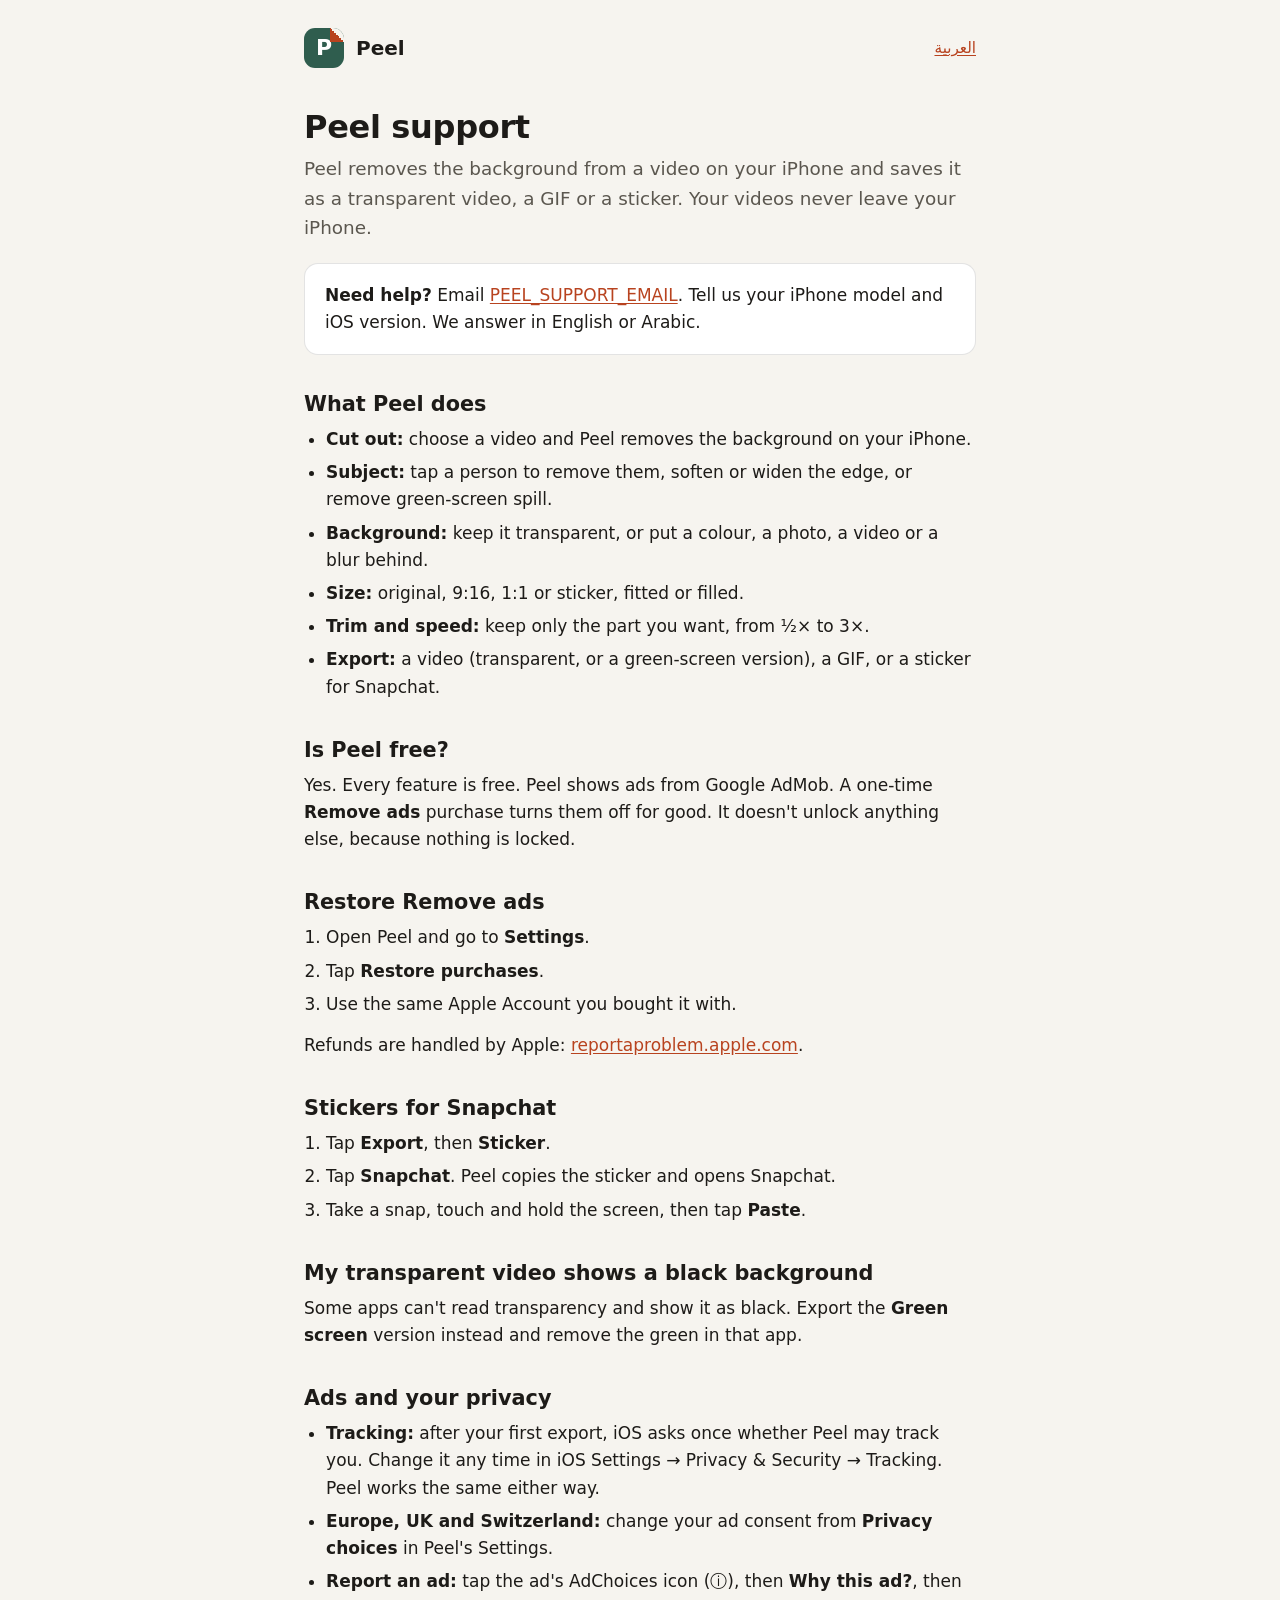
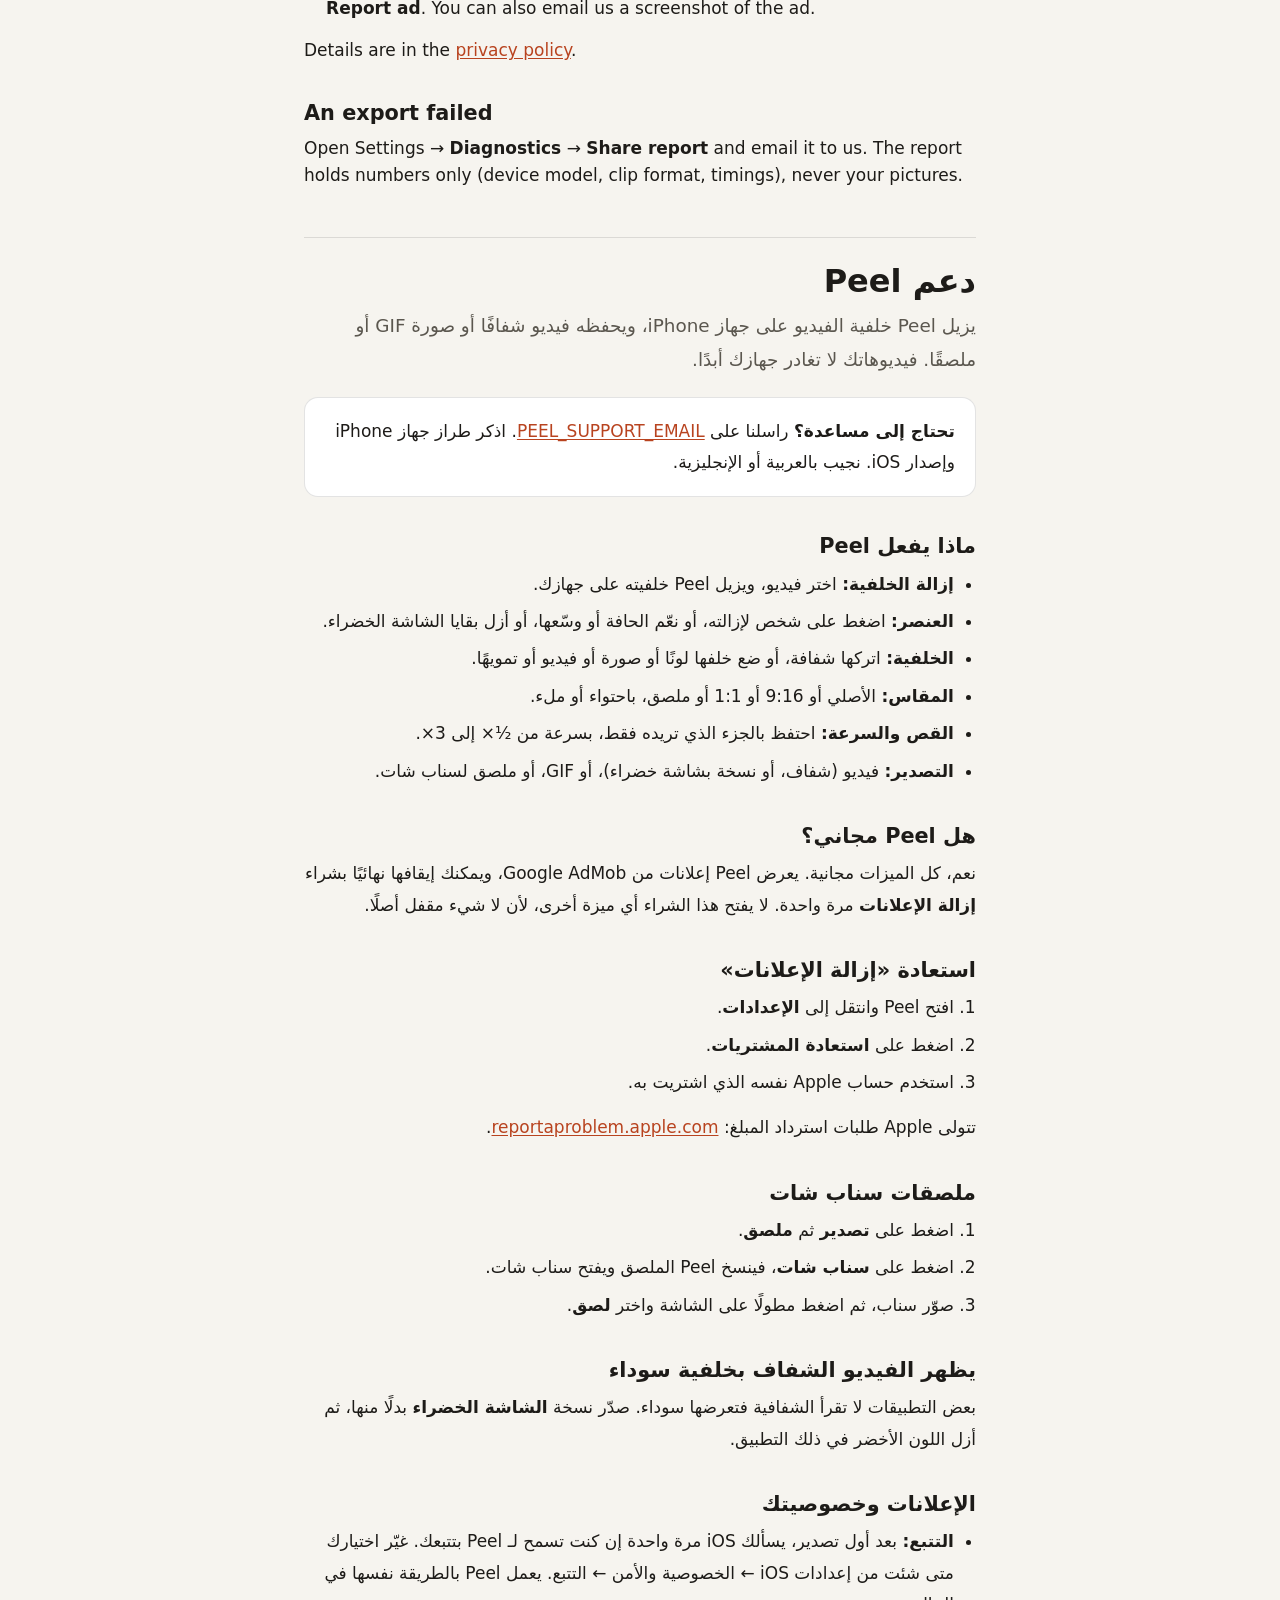
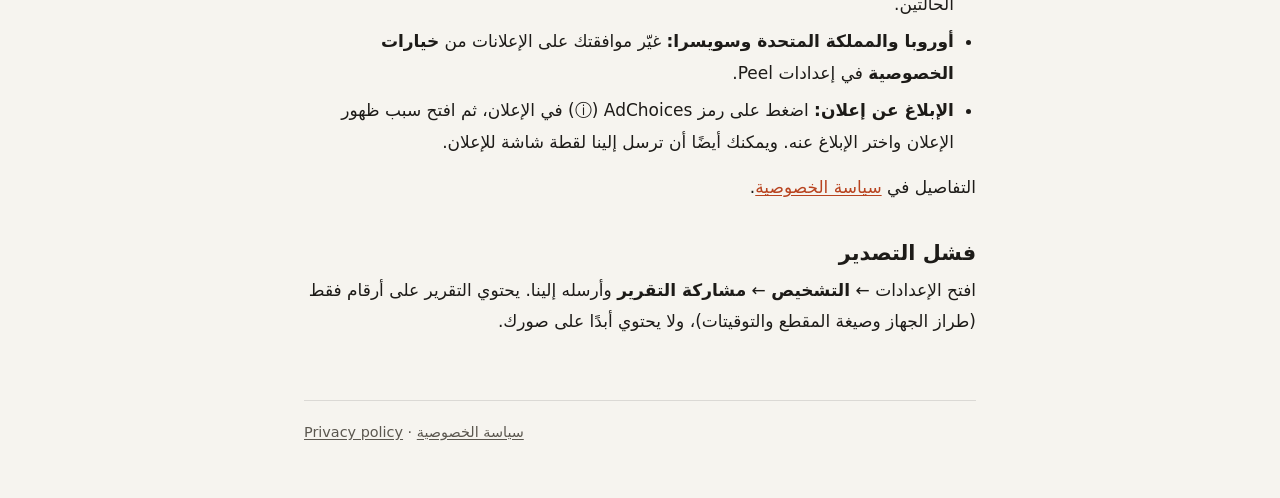
==== peel/index.html @ 8b4e61ca "Peel's public site: support, privacy policy (EN/AR), app-ads.txt For the GitHub Pages user site alha" ====
<!doctype html>
<html lang="en">
<head>
  <meta charset="utf-8">
  <meta name="viewport" content="width=device-width, initial-scale=1">
  <meta name="color-scheme" content="light dark">
  <title>Peel Support</title>
  <meta name="description" content="Help for Peel, the iPhone app that removes a video's background: features, restoring Remove ads, Snapchat stickers, reporting an ad, contact.">
  <link rel="stylesheet" href="../assets/site.css">
</head>
<body>
  <a class="skip" href="#main">Skip to content</a>
  <div class="wrap">
    <header class="site">
      <span class="mark" aria-hidden="true">P</span>
      <a class="brand" href="../">Peel</a>
      <nav class="lang" aria-label="Language"><a href="#ar" lang="ar">العربية</a></nav>
    </header>

    <main id="main">
      <section id="en">
        <h1>Peel support</h1>
        <p class="lede">Peel removes the background from a video on your iPhone and saves it as a transparent video, a GIF or a sticker. Your videos never leave your iPhone.</p>

        <div class="card">
          <p><strong>Need help?</strong> Email <a href="mailto:PEEL_SUPPORT_EMAIL">PEEL_SUPPORT_EMAIL</a>. Tell us your iPhone model and iOS version. We answer in English or Arabic.</p>
        </div>

        <h2>What Peel does</h2>
        <ul>
          <li><strong>Cut out:</strong> choose a video and Peel removes the background on your iPhone.</li>
          <li><strong>Subject:</strong> tap a person to remove them, soften or widen the edge, or remove green-screen spill.</li>
          <li><strong>Background:</strong> keep it transparent, or put a colour, a photo, a video or a blur behind.</li>
          <li><strong>Size:</strong> original, 9:16, 1:1 or sticker, fitted or filled.</li>
          <li><strong>Trim and speed:</strong> keep only the part you want, from ½× to 3×.</li>
          <li><strong>Export:</strong> a video (transparent, or a green-screen version), a GIF, or a sticker for Snapchat.</li>
        </ul>

        <h2>Is Peel free?</h2>
        <p>Yes. Every feature is free. Peel shows ads from Google AdMob. A one-time <strong>Remove ads</strong> purchase turns them off for good. It doesn't unlock anything else, because nothing is locked.</p>

        <h2>Restore Remove ads</h2>
        <ol>
          <li>Open Peel and go to <strong>Settings</strong>.</li>
          <li>Tap <strong>Restore purchases</strong>.</li>
          <li>Use the same Apple Account you bought it with.</li>
        </ol>
        <p>Refunds are handled by Apple: <a href="https://reportaproblem.apple.com">reportaproblem.apple.com</a>.</p>

        <h2>Stickers for Snapchat</h2>
        <ol>
          <li>Tap <strong>Export</strong>, then <strong>Sticker</strong>.</li>
          <li>Tap <strong>Snapchat</strong>. Peel copies the sticker and opens Snapchat.</li>
          <li>Take a snap, touch and hold the screen, then tap <strong>Paste</strong>.</li>
        </ol>

        <h2>My transparent video shows a black background</h2>
        <p>Some apps can't read transparency and show it as black. Export the <strong>Green screen</strong> version instead and remove the green in that app.</p>

        <h2>Ads and your privacy</h2>
        <ul>
          <li><strong>Tracking:</strong> after your first export, iOS asks once whether Peel may track you. Change it any time in iOS Settings → Privacy &amp; Security → Tracking. Peel works the same either way.</li>
          <li><strong>Europe, UK and Switzerland:</strong> change your ad consent from <strong>Privacy choices</strong> in Peel's Settings.</li>
          <li><strong>Report an ad:</strong> tap the ad's AdChoices icon (ⓘ), then <strong>Why this ad?</strong>, then <strong>Report ad</strong>. You can also email us a screenshot of the ad.</li>
        </ul>
        <p>Details are in the <a href="privacy/">privacy policy</a>.</p>

        <h2>An export failed</h2>
        <p>Open Settings → <strong>Diagnostics</strong> → <strong>Share report</strong> and email it to us. The report holds numbers only (device model, clip format, timings), never your pictures.</p>
      </section>

      <hr>

      <section id="ar" lang="ar" dir="rtl">
        <h1>دعم Peel</h1>
        <p class="lede">يزيل Peel خلفية الفيديو على جهاز iPhone، ويحفظه فيديو شفافًا أو صورة GIF أو ملصقًا. فيديوهاتك لا تغادر جهازك أبدًا.</p>

        <div class="card">
          <p><strong>تحتاج إلى مساعدة؟</strong> راسلنا على <a href="mailto:PEEL_SUPPORT_EMAIL"><bdi>PEEL_SUPPORT_EMAIL</bdi></a>. اذكر طراز جهاز iPhone وإصدار iOS. نجيب بالعربية أو الإنجليزية.</p>
        </div>

        <h2>ماذا يفعل Peel</h2>
        <ul>
          <li><strong>إزالة الخلفية:</strong> اختر فيديو، ويزيل Peel خلفيته على جهازك.</li>
          <li><strong>العنصر:</strong> اضغط على شخص لإزالته، أو نعّم الحافة أو وسّعها، أو أزل بقايا الشاشة الخضراء.</li>
          <li><strong>الخلفية:</strong> اتركها شفافة، أو ضع خلفها لونًا أو صورة أو فيديو أو تمويهًا.</li>
          <li><strong>المقاس:</strong> الأصلي أو 9:16 أو 1:1 أو ملصق، باحتواء أو ملء.</li>
          <li><strong>القص والسرعة:</strong> احتفظ بالجزء الذي تريده فقط، بسرعة من ½× إلى 3×.</li>
          <li><strong>التصدير:</strong> فيديو (شفاف، أو نسخة بشاشة خضراء)، أو GIF، أو ملصق لسناب شات.</li>
        </ul>

        <h2>هل Peel مجاني؟</h2>
        <p>نعم، كل الميزات مجانية. يعرض Peel إعلانات من Google AdMob، ويمكنك إيقافها نهائيًا بشراء <strong>إزالة الإعلانات</strong> مرة واحدة. لا يفتح هذا الشراء أي ميزة أخرى، لأن لا شيء مقفل أصلًا.</p>

        <h2>استعادة «إزالة الإعلانات»</h2>
        <ol>
          <li>افتح Peel وانتقل إلى <strong>الإعدادات</strong>.</li>
          <li>اضغط على <strong>استعادة المشتريات</strong>.</li>
          <li>استخدم حساب Apple نفسه الذي اشتريت به.</li>
        </ol>
        <p>تتولى Apple طلبات استرداد المبلغ: <a href="https://reportaproblem.apple.com"><bdi>reportaproblem.apple.com</bdi></a>.</p>

        <h2>ملصقات سناب شات</h2>
        <ol>
          <li>اضغط على <strong>تصدير</strong> ثم <strong>ملصق</strong>.</li>
          <li>اضغط على <strong>سناب شات</strong>، فينسخ Peel الملصق ويفتح سناب شات.</li>
          <li>صوّر سناب، ثم اضغط مطولًا على الشاشة واختر <strong>لصق</strong>.</li>
        </ol>

        <h2>يظهر الفيديو الشفاف بخلفية سوداء</h2>
        <p>بعض التطبيقات لا تقرأ الشفافية فتعرضها سوداء. صدّر نسخة <strong>الشاشة الخضراء</strong> بدلًا منها، ثم أزل اللون الأخضر في ذلك التطبيق.</p>

        <h2>الإعلانات وخصوصيتك</h2>
        <ul>
          <li><strong>التتبع:</strong> بعد أول تصدير، يسألك iOS مرة واحدة إن كنت تسمح لـ Peel بتتبعك. غيّر اختيارك متى شئت من إعدادات iOS ← الخصوصية والأمن ← التتبع. يعمل Peel بالطريقة نفسها في الحالتين.</li>
          <li><strong>أوروبا والمملكة المتحدة وسويسرا:</strong> غيّر موافقتك على الإعلانات من <strong>خيارات الخصوصية</strong> في إعدادات Peel.</li>
          <li><strong>الإبلاغ عن إعلان:</strong> اضغط على رمز AdChoices ‏(ⓘ) في الإعلان، ثم افتح سبب ظهور الإعلان واختر الإبلاغ عنه. ويمكنك أيضًا أن ترسل إلينا لقطة شاشة للإعلان.</li>
        </ul>
        <p>التفاصيل في <a href="privacy/#ar">سياسة الخصوصية</a>.</p>

        <h2>فشل التصدير</h2>
        <p>افتح الإعدادات ← <strong>التشخيص</strong> ← <strong>مشاركة التقرير</strong> وأرسله إلينا. يحتوي التقرير على أرقام فقط (طراز الجهاز وصيغة المقطع والتوقيتات)، ولا يحتوي أبدًا على صورك.</p>
      </section>
    </main>

    <footer class="site">
      <p><a href="privacy/">Privacy policy</a> · <a href="privacy/#ar">سياسة الخصوصية</a></p>
    </footer>
  </div>
</body>
</html>
---- assets/site.css ----
/* Peel's public pages: one small stylesheet, no web fonts, no scripts, no trackers.
   Colours follow the app: bone and charcoal surfaces, Peel's orange for links, the forest mat on the mark. */

:root {
  color-scheme: light dark;
  --bg: #F6F4EF;
  --surface: #FFFFFF;
  --text: #1D1B18;
  --muted: #5B574F;
  --accent: #B8431F;
  --line: rgba(29, 27, 24, 0.12);
  --radius: 14px;
  --font: system-ui, -apple-system, "Segoe UI", Roboto, "Helvetica Neue", Arial, sans-serif;
  --font-ar: system-ui, -apple-system, "SF Arabic", "Geeza Pro", "Noto Naskh Arabic", "Segoe UI", Tahoma, sans-serif;
}

@media (prefers-color-scheme: dark) {
  :root {
    --bg: #161513;
    --surface: #211F1C;
    --text: #F2EFE9;
    --muted: #ADA79E;
    --accent: #FF6B4A;
    --line: rgba(242, 239, 233, 0.14);
  }
}

* { box-sizing: border-box; }

html { -webkit-text-size-adjust: 100%; }

body {
  margin: 0;
  background: var(--bg);
  color: var(--text);
  font-family: var(--font);
  font-size: 1.0625rem;
  line-height: 1.6;
}

.wrap {
  max-width: 44rem;
  margin: 0 auto;
  padding: 0 16px;
}

.skip {
  position: absolute;
  inset-inline-start: -999px;
}
.skip:focus {
  inset-inline-start: 16px;
  top: 12px;
  background: var(--surface);
  padding: 8px 12px;
  border-radius: 8px;
}

header.site {
  display: flex;
  align-items: center;
  gap: 12px;
  padding: 28px 0 8px;
}

/* The app's "P sticker": a rounded square with its corner folded back in orange. */
.mark {
  position: relative;
  width: 40px;
  height: 40px;
  flex: none;
  border-radius: 11px;
  background: #2F5D4E; /* the forest mat in both appearances, so the white P keeps its contrast */
  color: #FFFFFF;
  font-weight: 800;
  font-size: 22px;
  line-height: 40px;
  text-align: center;
  overflow: hidden;
}
.mark::after {
  content: "";
  position: absolute;
  top: 0;
  right: 0;
  width: 14px;
  height: 14px;
  background: linear-gradient(225deg, var(--bg) 50%, var(--accent) 50%);
}

.brand {
  font-weight: 700;
  font-size: 1.25rem;
  color: var(--text);
  text-decoration: none;
}

nav.lang {
  margin-inline-start: auto;
  font-size: 0.95rem;
}

main { padding: 8px 0 48px; }

h1 {
  font-size: 2rem;
  line-height: 1.2;
  margin: 24px 0 8px;
  letter-spacing: -0.01em;
}
h2 {
  font-size: 1.3rem;
  line-height: 1.3;
  margin: 36px 0 8px;
}
h3 {
  font-size: 1.05rem;
  margin: 24px 0 4px;
}

p, ul, ol { margin: 0 0 14px; }
ul, ol { padding-inline-start: 1.3em; }
li { margin-bottom: 6px; }

a { color: var(--accent); text-underline-offset: 2px; }
a:hover { text-decoration-thickness: 2px; }
a:focus-visible { outline: 2px solid var(--accent); outline-offset: 2px; border-radius: 3px; }

.lede {
  font-size: 1.15rem;
  color: var(--muted);
  margin-bottom: 20px;
}

.meta {
  color: var(--muted);
  font-size: 0.95rem;
}

.card {
  background: var(--surface);
  border: 1px solid var(--line);
  border-radius: var(--radius);
  padding: 18px 20px;
  margin: 18px 0;
}
.card > :first-child { margin-top: 0; }
.card > :last-child { margin-bottom: 0; }

.summary li { margin-bottom: 8px; }

hr {
  border: 0;
  border-top: 1px solid var(--line);
  margin: 48px 0 8px;
}

section[lang="ar"] {
  font-family: var(--font-ar);
  line-height: 1.85;
}
section[lang="ar"] h1,
section[lang="ar"] h2,
section[lang="ar"] h3 { letter-spacing: 0; }

/* Latin words and addresses inside Arabic text keep their own direction. */
bdi, .ltr { unicode-bidi: isolate; }

footer.site {
  border-top: 1px solid var(--line);
  padding: 20px 0 40px;
  color: var(--muted);
  font-size: 0.9rem;
}
footer.site a { color: inherit; }

@media (max-width: 480px) {
  h1 { font-size: 1.65rem; }
  body { font-size: 1rem; }
}
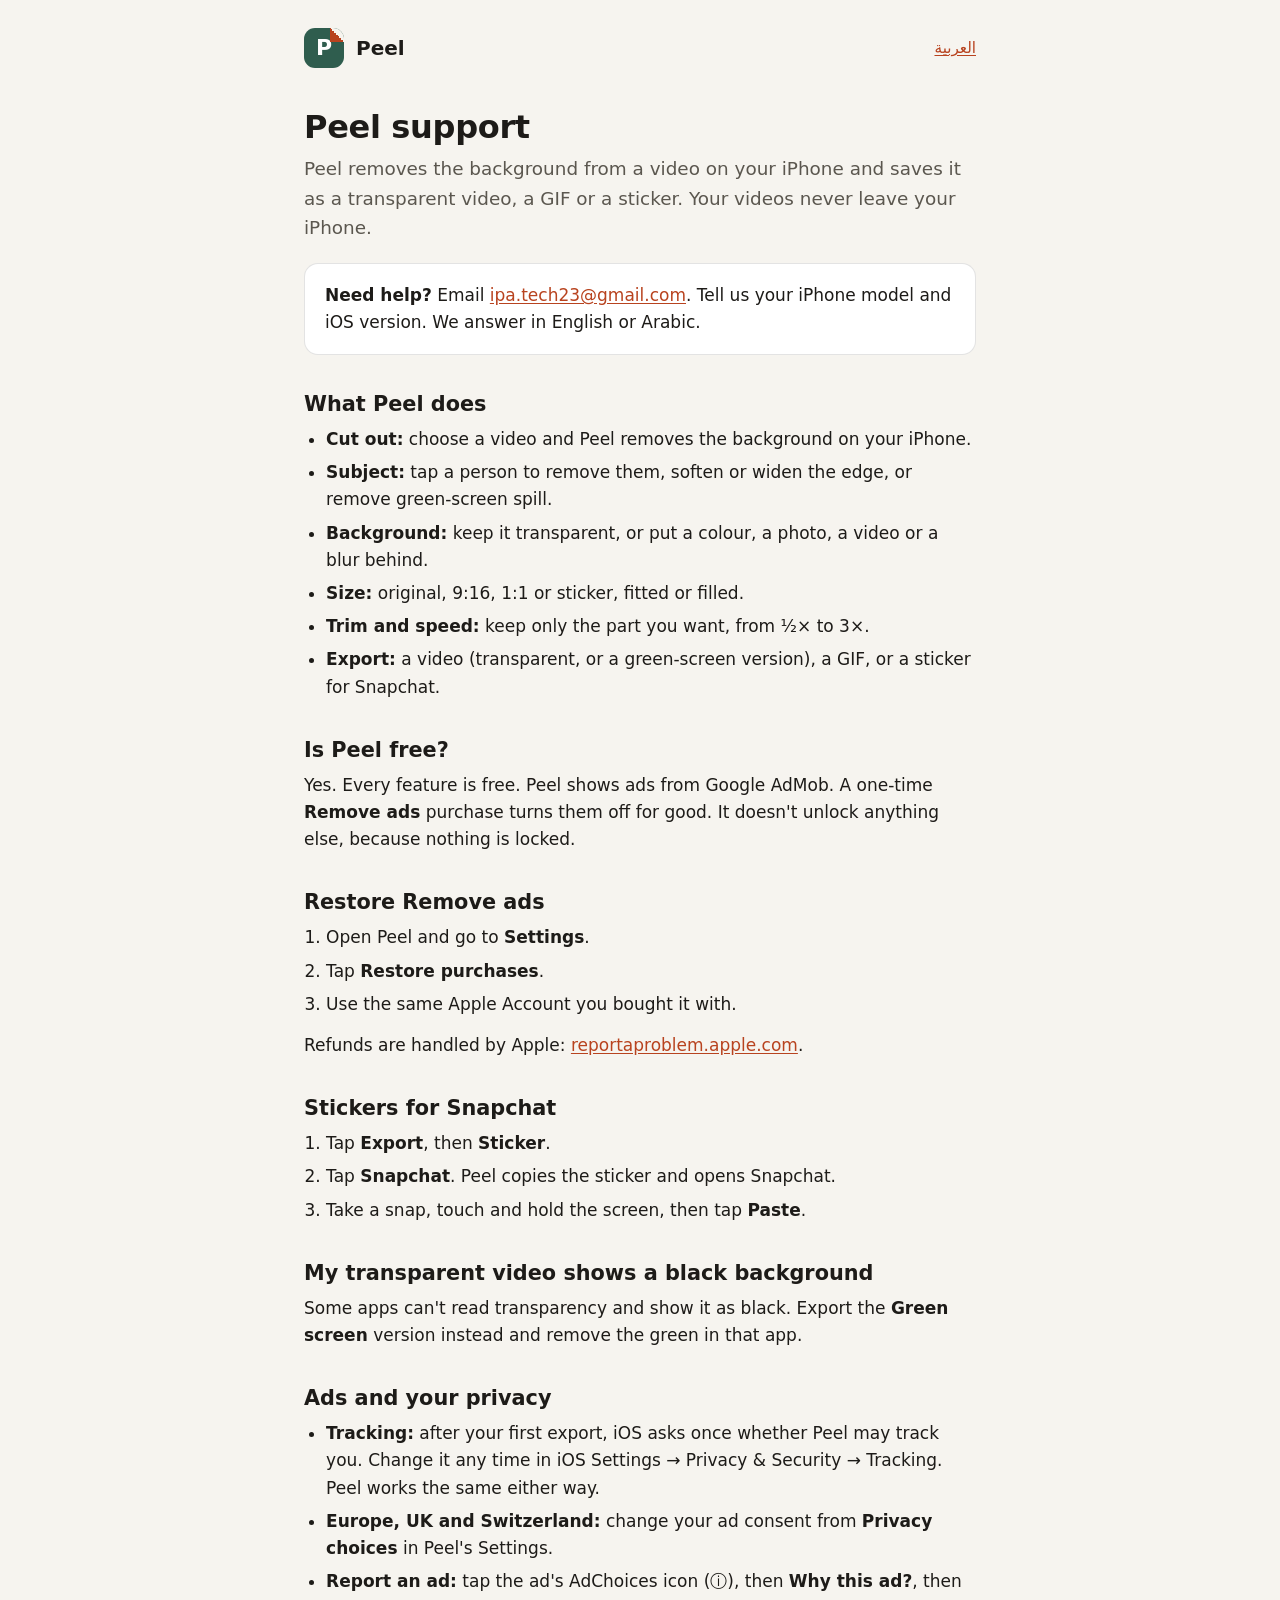
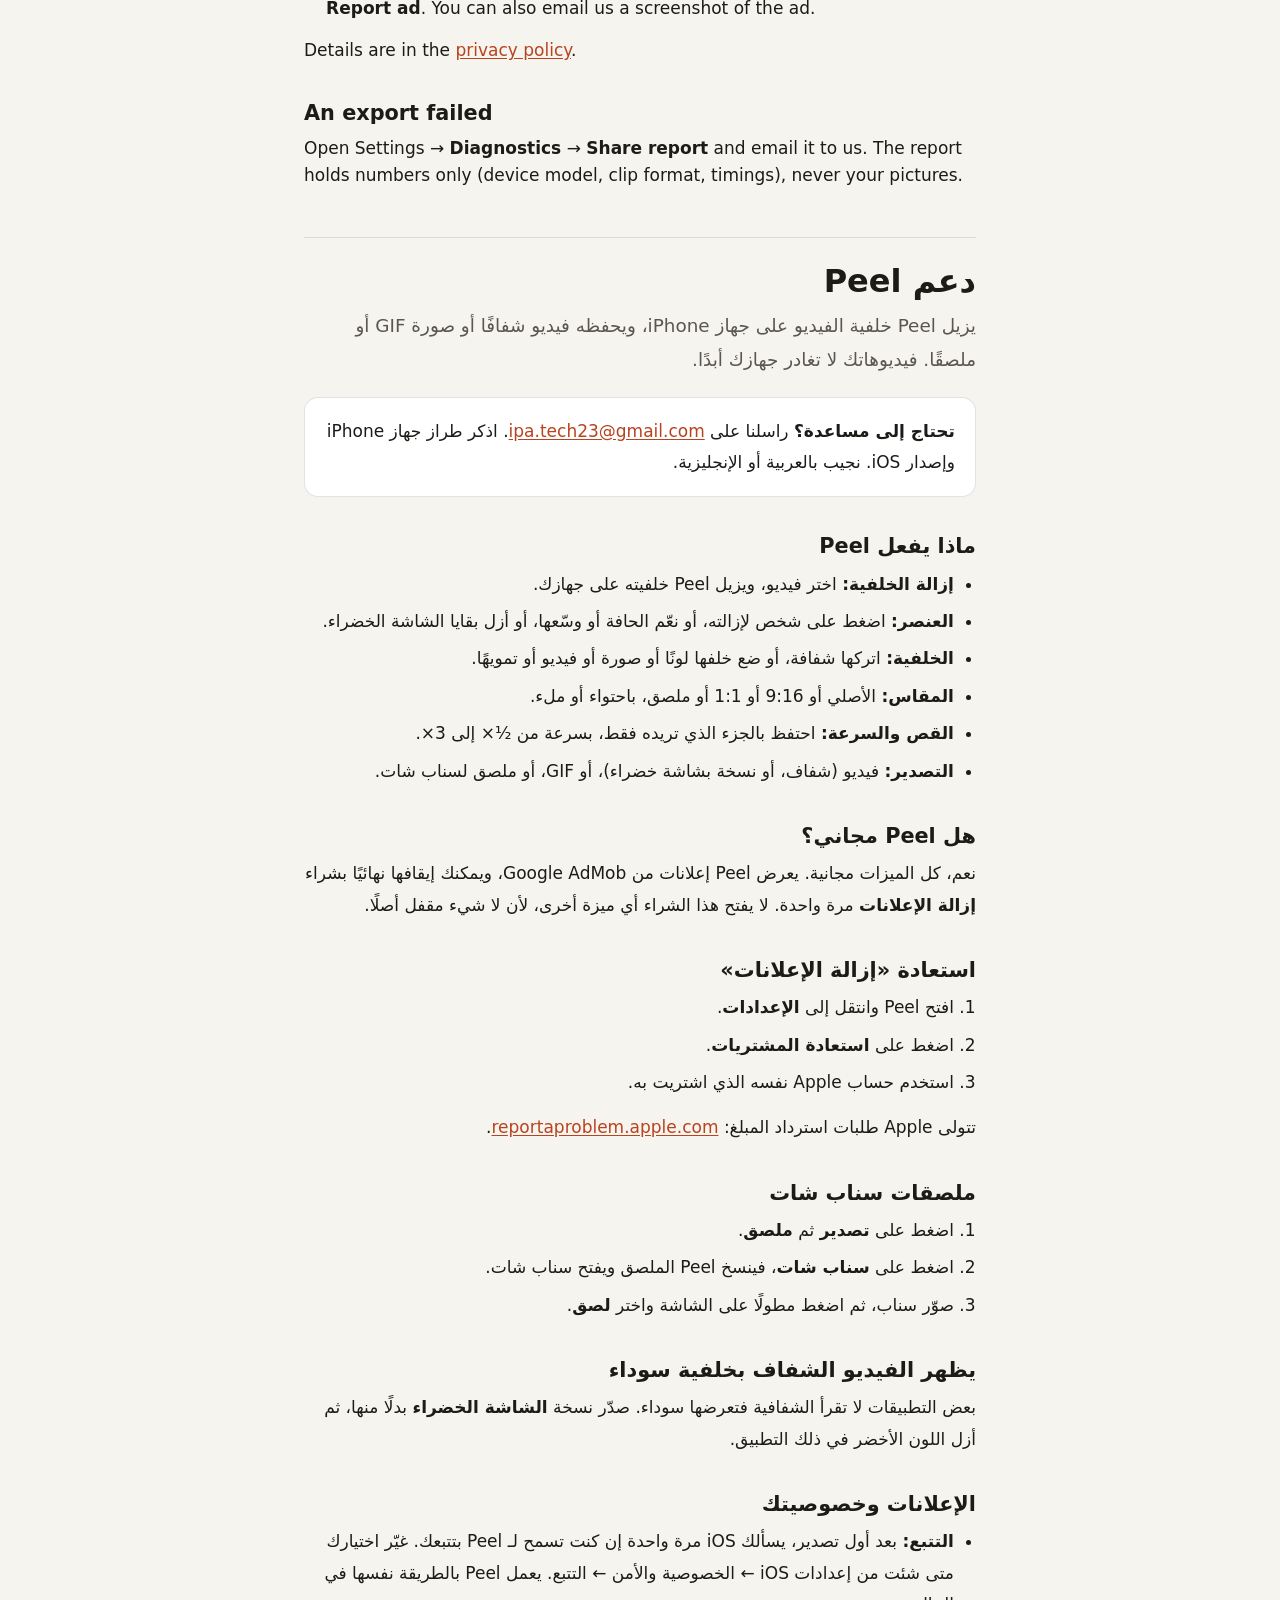
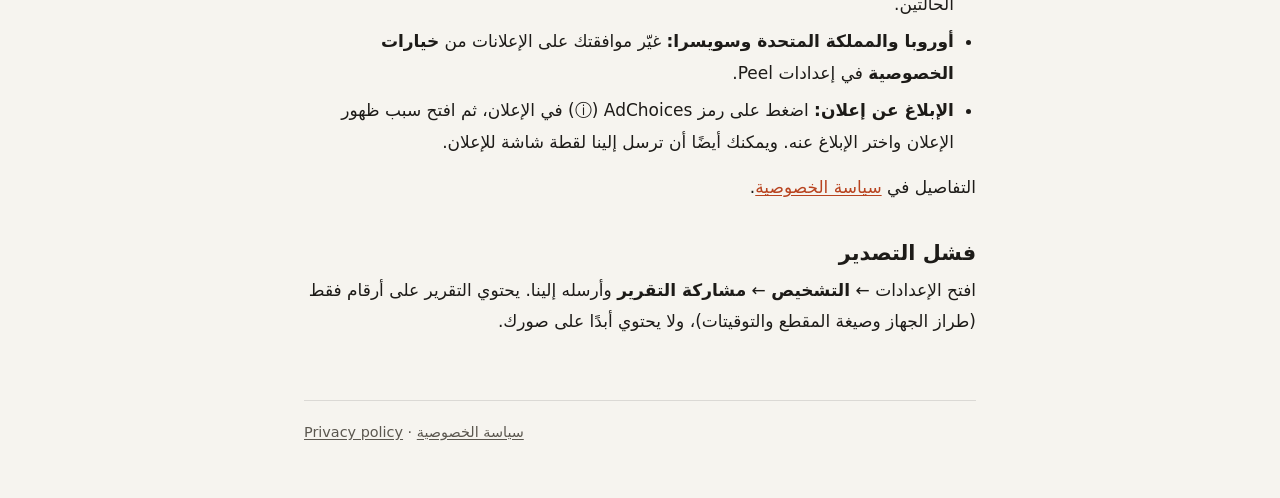
==== commit 5c916401: "Contact: ipa.tech23@gmail.com, developer Mohamed Alhammadi" ====
--- a/peel/index.html
+++ b/peel/index.html
@@ -23,7 +23,7 @@
         <p class="lede">Peel removes the background from a video on your iPhone and saves it as a transparent video, a GIF or a sticker. Your videos never leave your iPhone.</p>
 
         <div class="card">
-          <p><strong>Need help?</strong> Email <a href="mailto:PEEL_SUPPORT_EMAIL">PEEL_SUPPORT_EMAIL</a>. Tell us your iPhone model and iOS version. We answer in English or Arabic.</p>
+          <p><strong>Need help?</strong> Email <a href="mailto:ipa.tech23@gmail.com">ipa.tech23@gmail.com</a>. Tell us your iPhone model and iOS version. We answer in English or Arabic.</p>
         </div>
 
         <h2>What Peel does</h2>
@@ -76,7 +76,7 @@
         <p class="lede">يزيل Peel خلفية الفيديو على جهاز iPhone، ويحفظه فيديو شفافًا أو صورة GIF أو ملصقًا. فيديوهاتك لا تغادر جهازك أبدًا.</p>
 
         <div class="card">
-          <p><strong>تحتاج إلى مساعدة؟</strong> راسلنا على <a href="mailto:PEEL_SUPPORT_EMAIL"><bdi>PEEL_SUPPORT_EMAIL</bdi></a>. اذكر طراز جهاز iPhone وإصدار iOS. نجيب بالعربية أو الإنجليزية.</p>
+          <p><strong>تحتاج إلى مساعدة؟</strong> راسلنا على <a href="mailto:ipa.tech23@gmail.com"><bdi>ipa.tech23@gmail.com</bdi></a>. اذكر طراز جهاز iPhone وإصدار iOS. نجيب بالعربية أو الإنجليزية.</p>
         </div>
 
         <h2>ماذا يفعل Peel</h2>
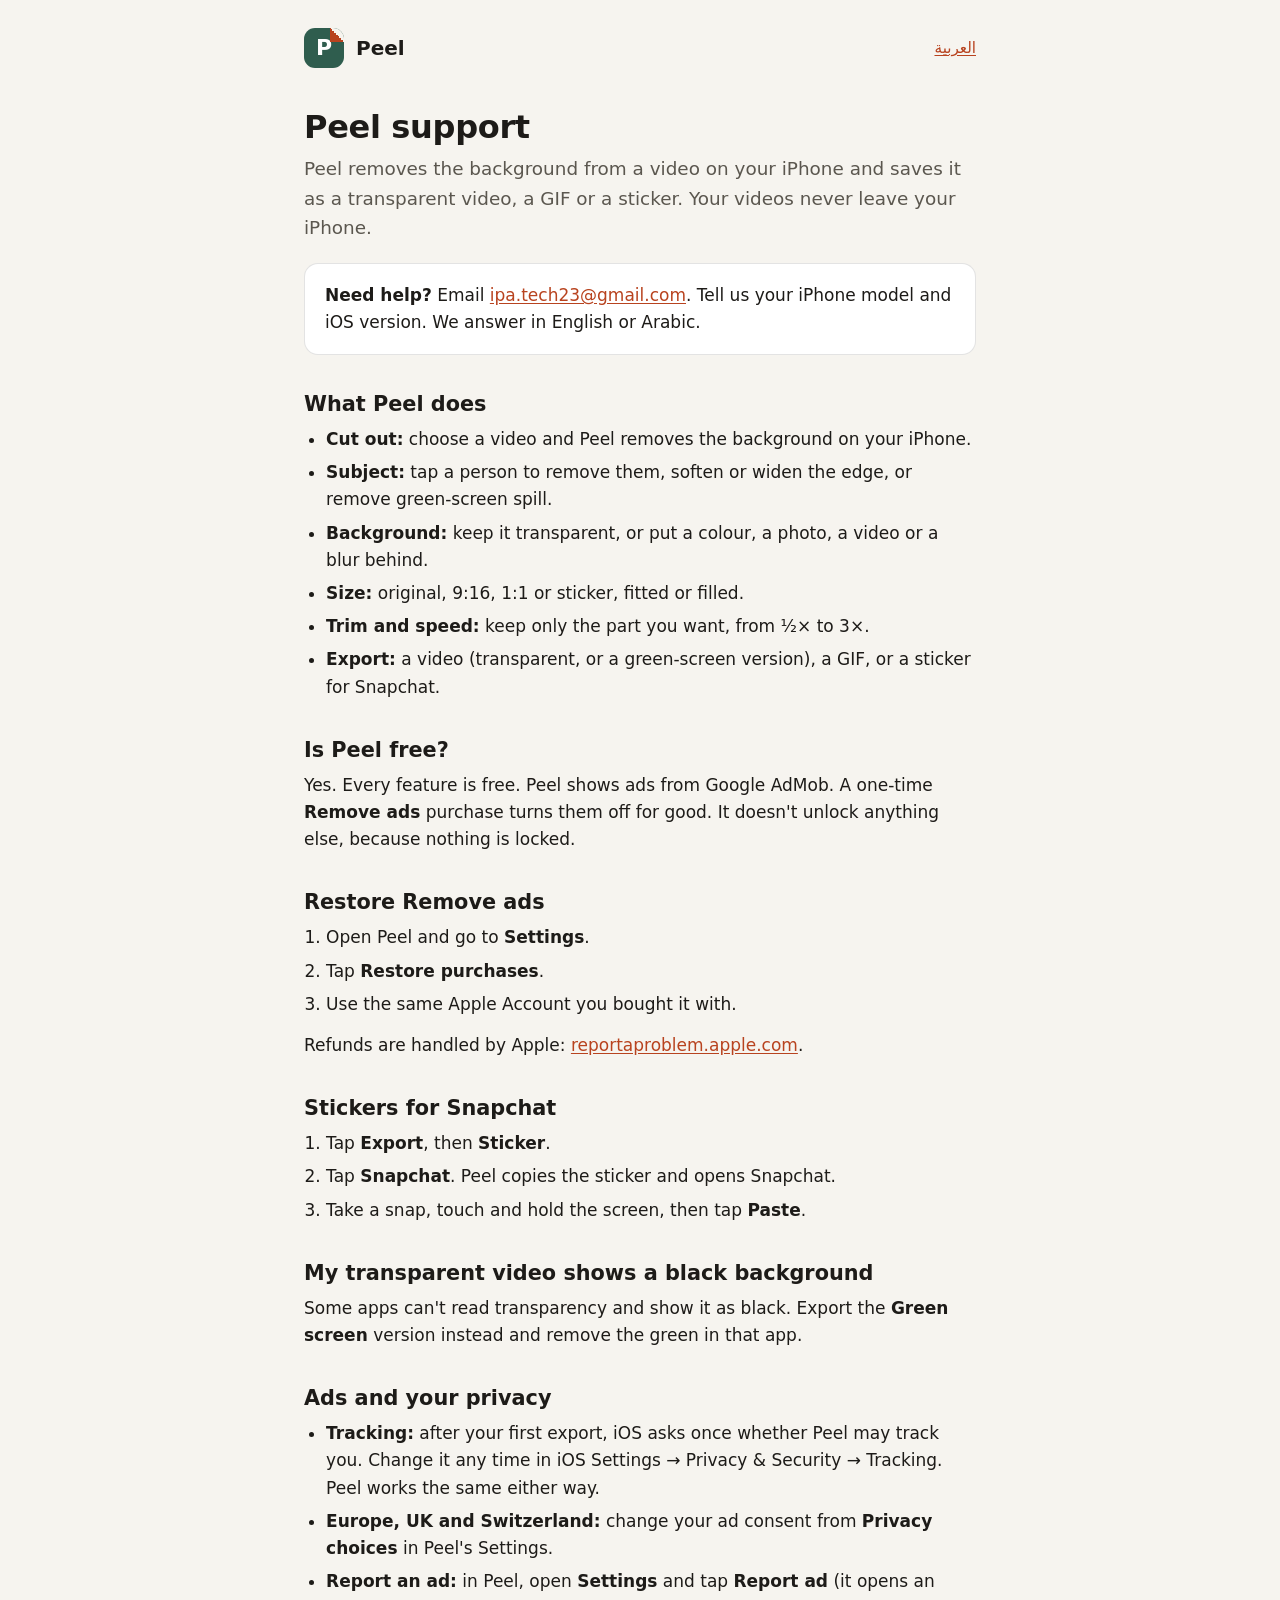
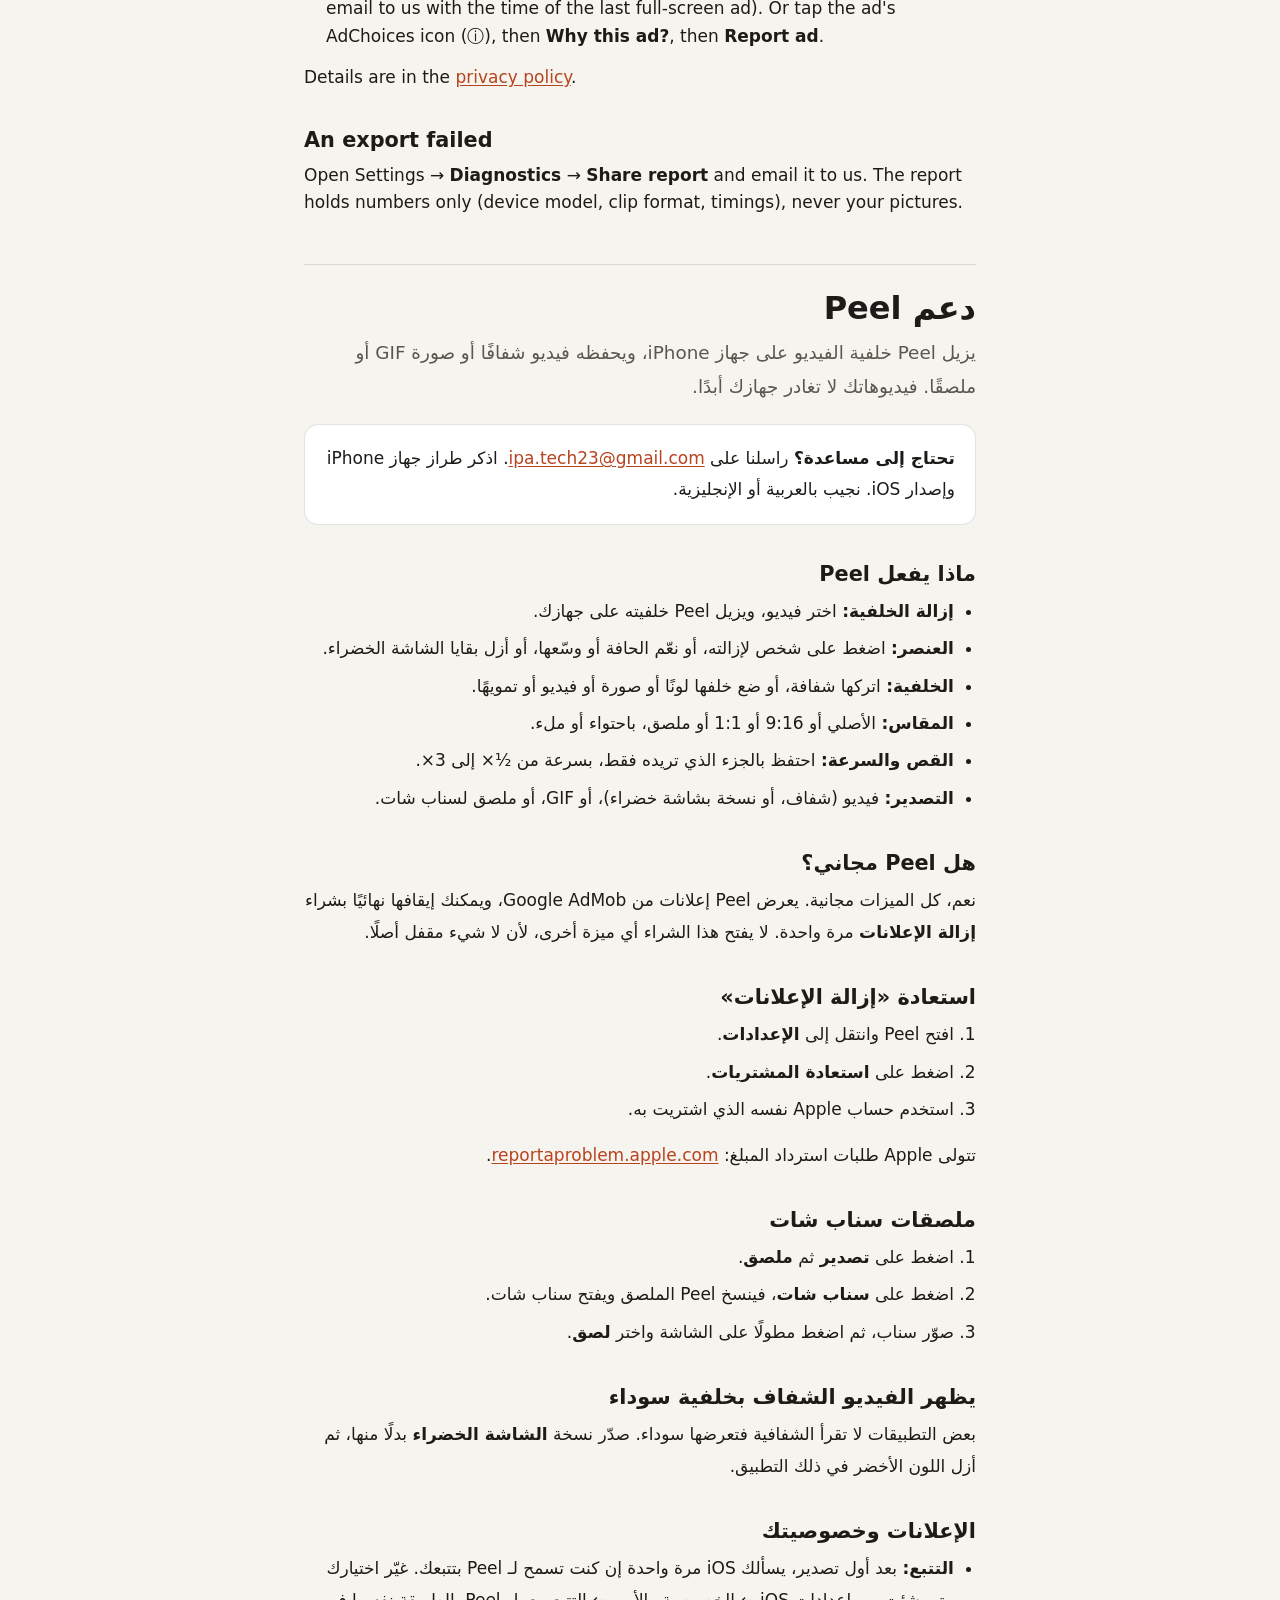
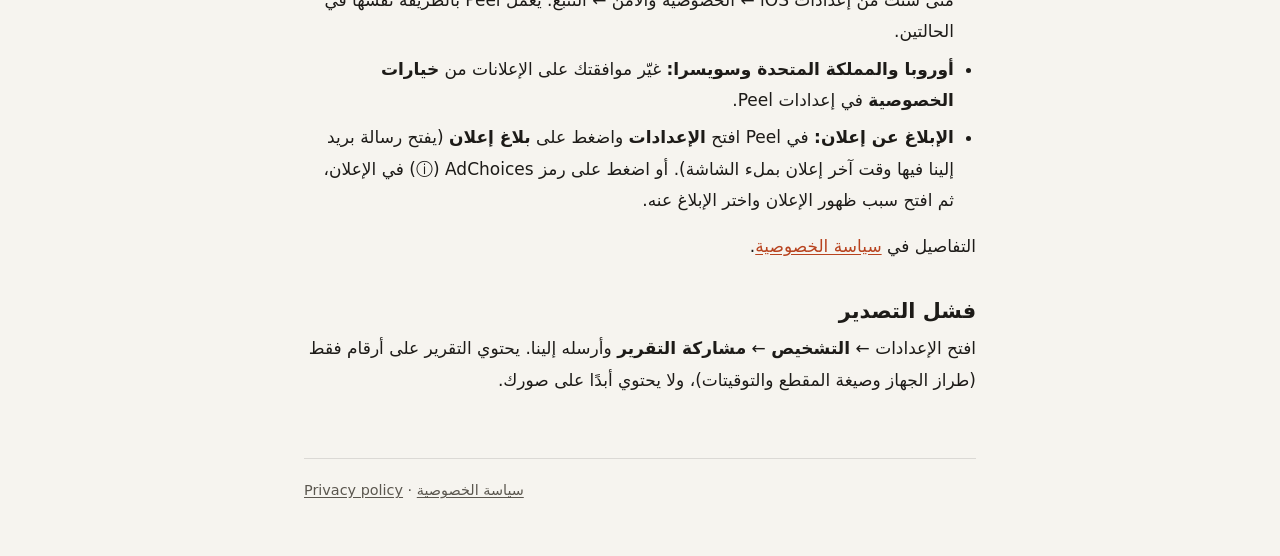
==== commit 3f2900db: "Placements of 6 Oct: 13+ with T ads, the Home banner, Report ad in Settings Co-Authored-By: Claude O" ====
--- a/peel/index.html
+++ b/peel/index.html
@@ -61,7 +61,7 @@
         <ul>
           <li><strong>Tracking:</strong> after your first export, iOS asks once whether Peel may track you. Change it any time in iOS Settings → Privacy &amp; Security → Tracking. Peel works the same either way.</li>
           <li><strong>Europe, UK and Switzerland:</strong> change your ad consent from <strong>Privacy choices</strong> in Peel's Settings.</li>
-          <li><strong>Report an ad:</strong> tap the ad's AdChoices icon (ⓘ), then <strong>Why this ad?</strong>, then <strong>Report ad</strong>. You can also email us a screenshot of the ad.</li>
+          <li><strong>Report an ad:</strong> in Peel, open <strong>Settings</strong> and tap <strong>Report ad</strong> (it opens an email to us with the time of the last full-screen ad). Or tap the ad's AdChoices icon (ⓘ), then <strong>Why this ad?</strong>, then <strong>Report ad</strong>.</li>
         </ul>
         <p>Details are in the <a href="privacy/">privacy policy</a>.</p>
 
@@ -114,7 +114,7 @@
         <ul>
           <li><strong>التتبع:</strong> بعد أول تصدير، يسألك iOS مرة واحدة إن كنت تسمح لـ Peel بتتبعك. غيّر اختيارك متى شئت من إعدادات iOS ← الخصوصية والأمن ← التتبع. يعمل Peel بالطريقة نفسها في الحالتين.</li>
           <li><strong>أوروبا والمملكة المتحدة وسويسرا:</strong> غيّر موافقتك على الإعلانات من <strong>خيارات الخصوصية</strong> في إعدادات Peel.</li>
-          <li><strong>الإبلاغ عن إعلان:</strong> اضغط على رمز AdChoices ‏(ⓘ) في الإعلان، ثم افتح سبب ظهور الإعلان واختر الإبلاغ عنه. ويمكنك أيضًا أن ترسل إلينا لقطة شاشة للإعلان.</li>
+          <li><strong>الإبلاغ عن إعلان:</strong> في Peel افتح <strong>الإعدادات</strong> واضغط على <strong>بلاغ إعلان</strong> (يفتح رسالة بريد إلينا فيها وقت آخر إعلان بملء الشاشة). أو اضغط على رمز AdChoices ‏(ⓘ) في الإعلان، ثم افتح سبب ظهور الإعلان واختر الإبلاغ عنه.</li>
         </ul>
         <p>التفاصيل في <a href="privacy/#ar">سياسة الخصوصية</a>.</p>
 
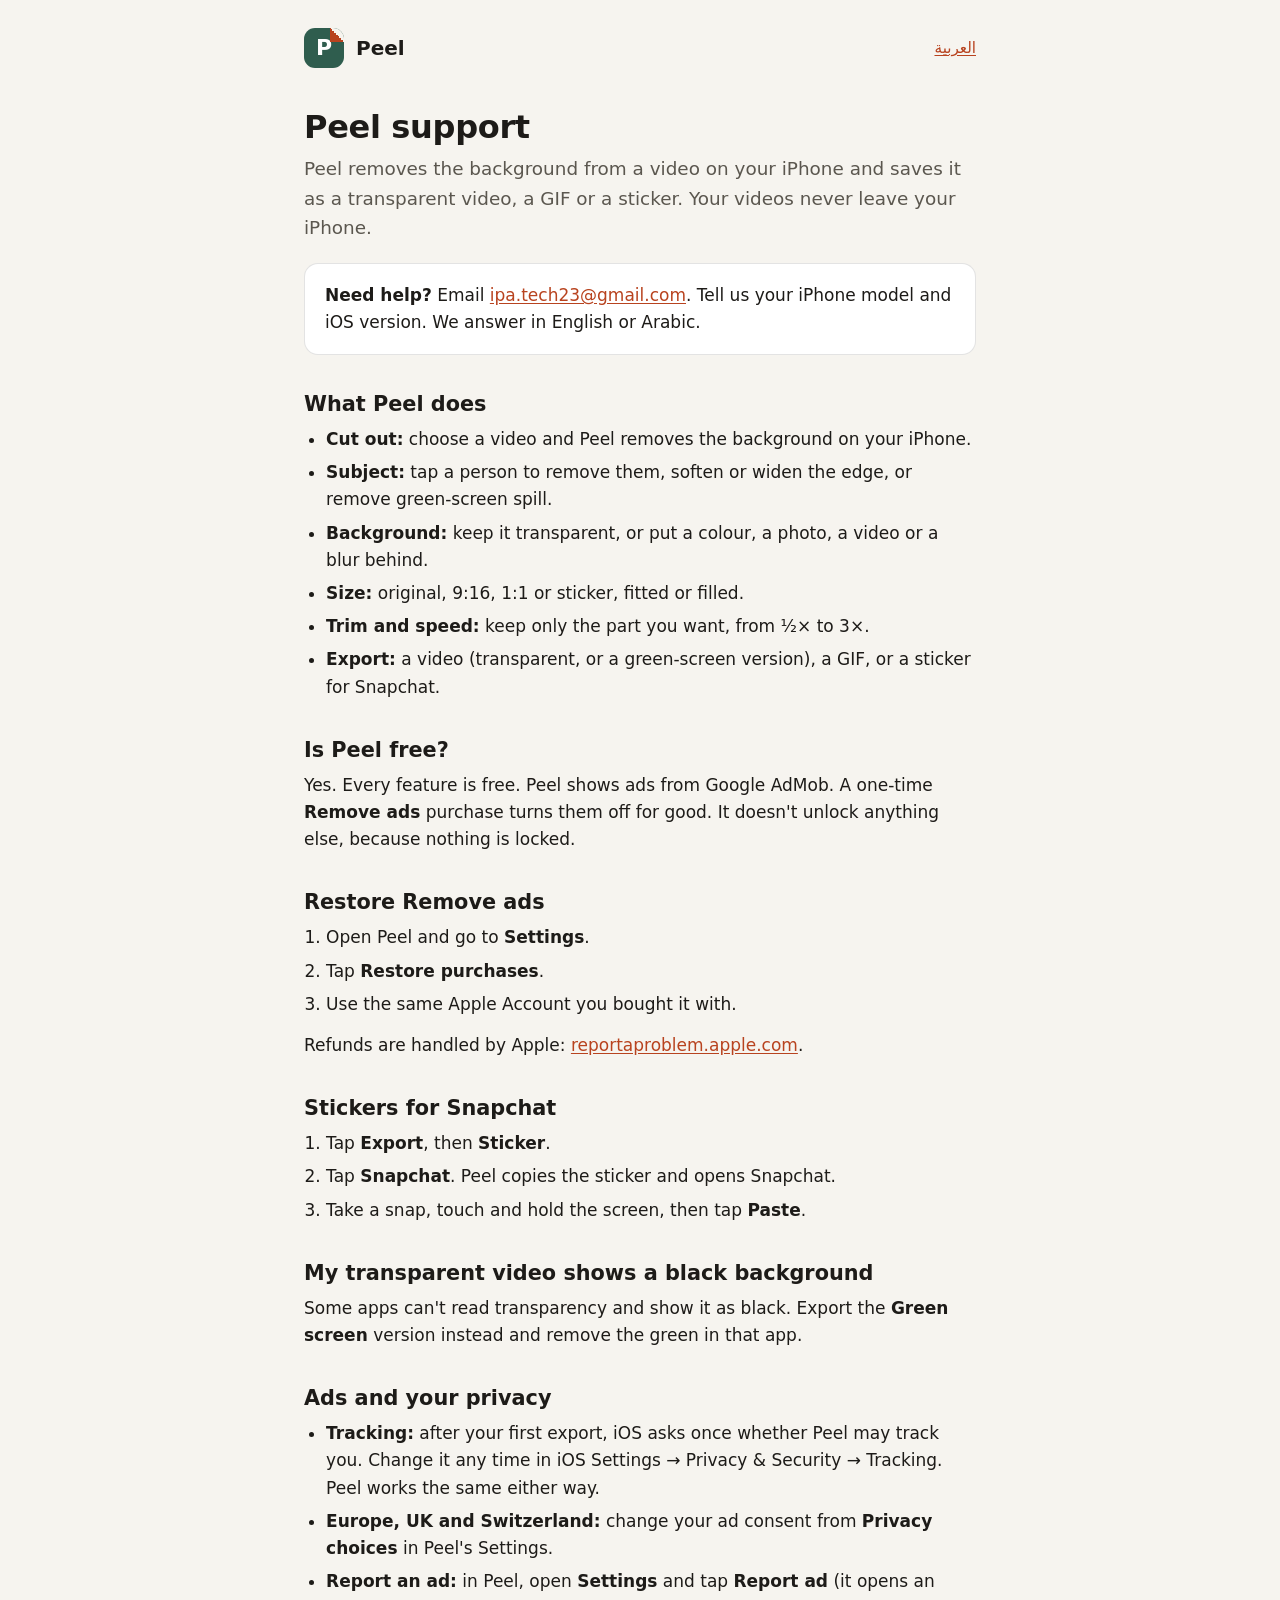
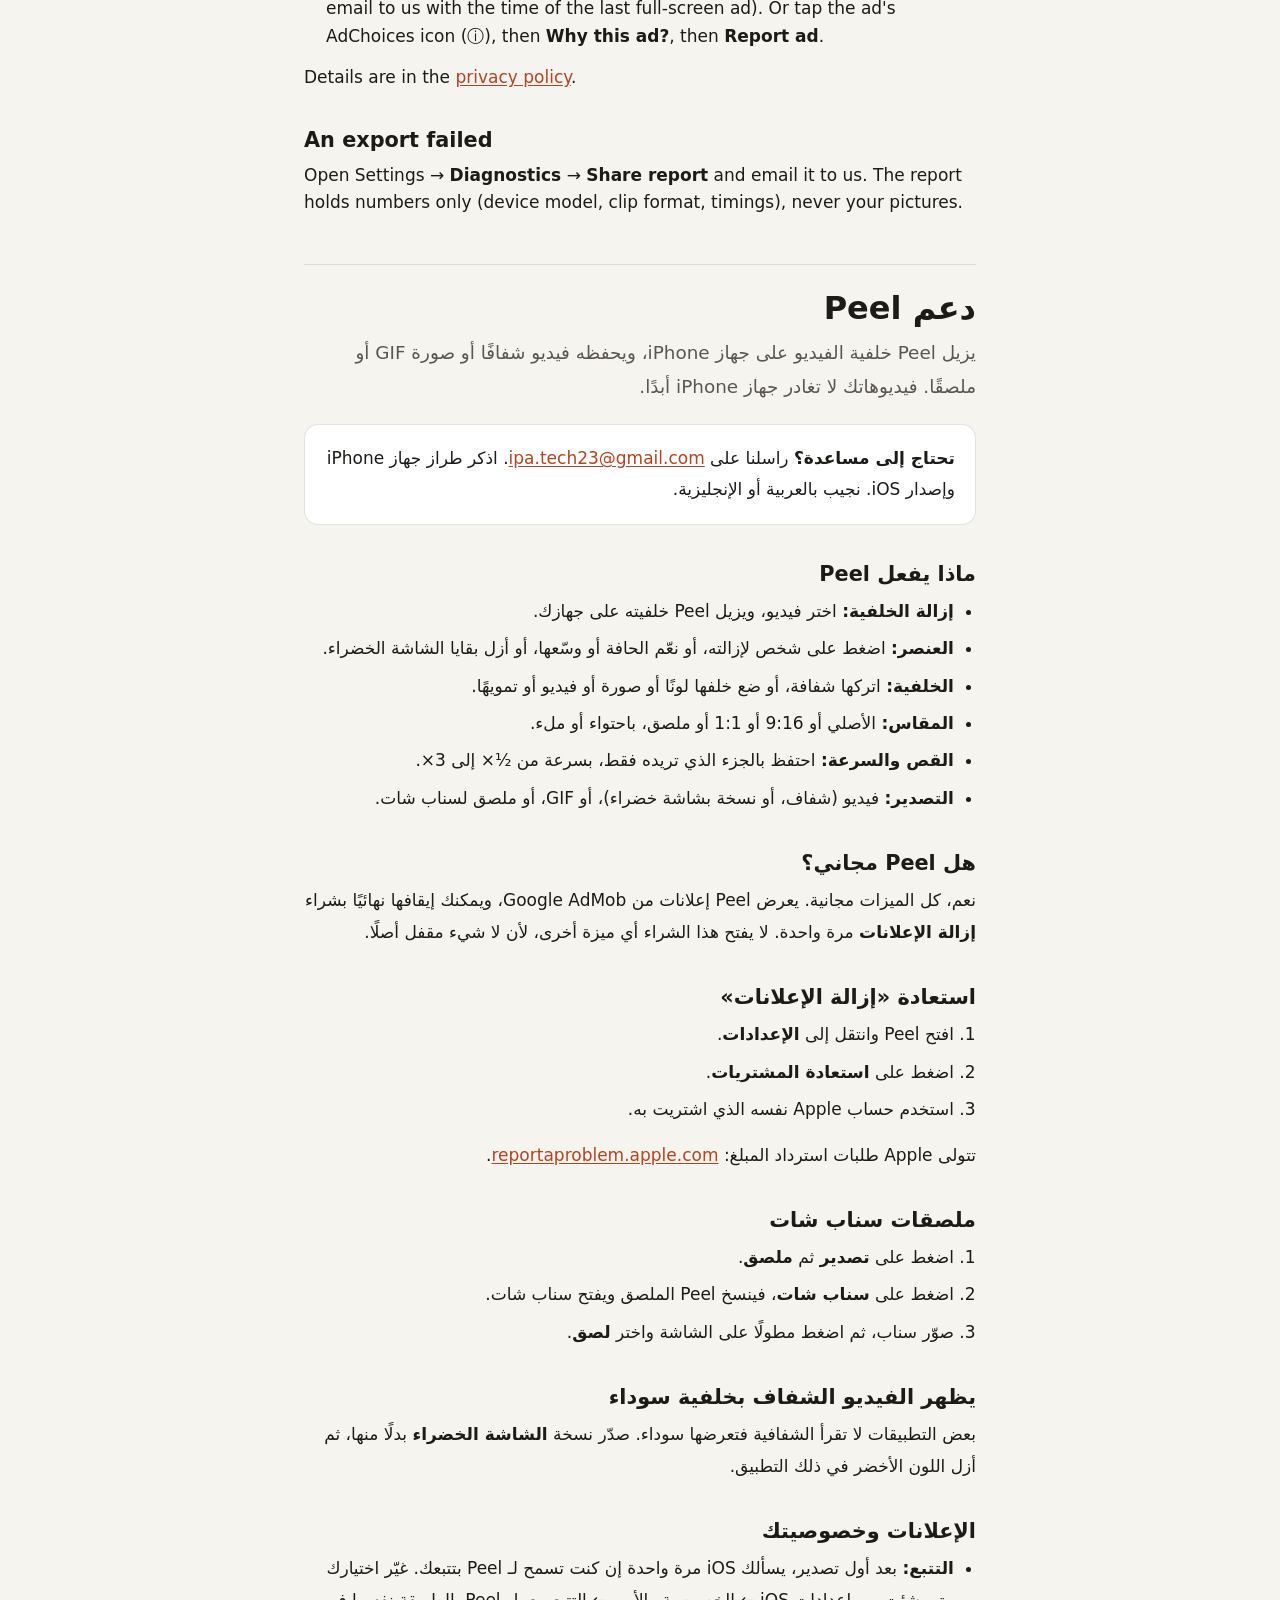
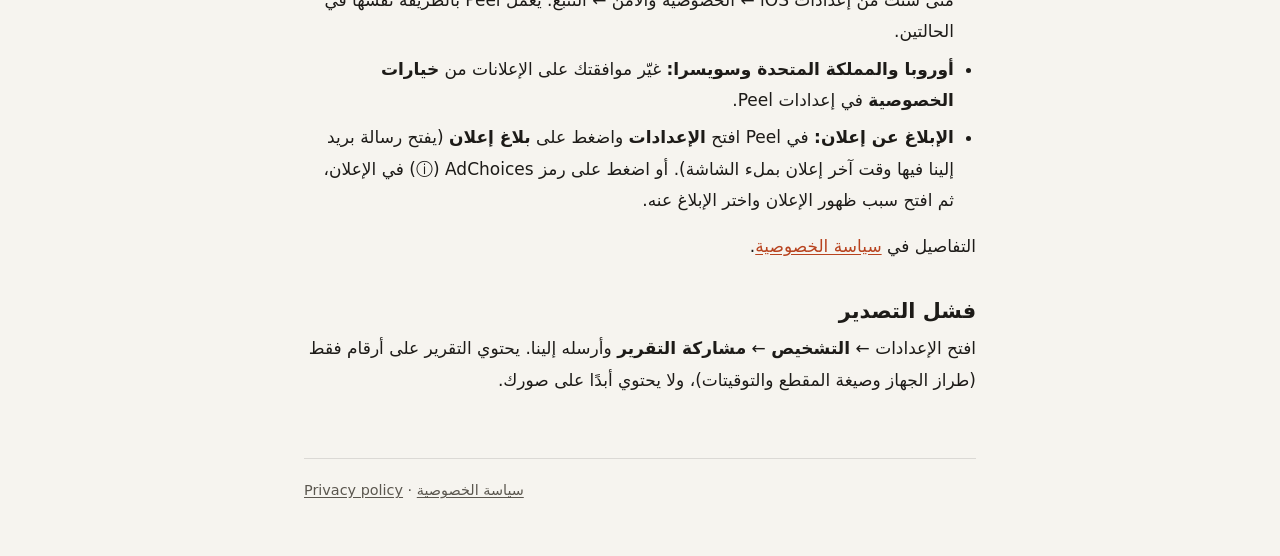
==== commit f758f6d0: "One Arabic promise everywhere; app-ads.txt without the stale placeholder line The Arabic promise now" ====
--- a/peel/index.html
+++ b/peel/index.html
@@ -73,7 +73,7 @@
 
       <section id="ar" lang="ar" dir="rtl">
         <h1>دعم Peel</h1>
-        <p class="lede">يزيل Peel خلفية الفيديو على جهاز iPhone، ويحفظه فيديو شفافًا أو صورة GIF أو ملصقًا. فيديوهاتك لا تغادر جهازك أبدًا.</p>
+        <p class="lede">يزيل Peel خلفية الفيديو على جهاز iPhone، ويحفظه فيديو شفافًا أو صورة GIF أو ملصقًا. فيديوهاتك لا تغادر جهاز iPhone أبدًا.</p>
 
         <div class="card">
           <p><strong>تحتاج إلى مساعدة؟</strong> راسلنا على <a href="mailto:ipa.tech23@gmail.com"><bdi>ipa.tech23@gmail.com</bdi></a>. اذكر طراز جهاز iPhone وإصدار iOS. نجيب بالعربية أو الإنجليزية.</p>
